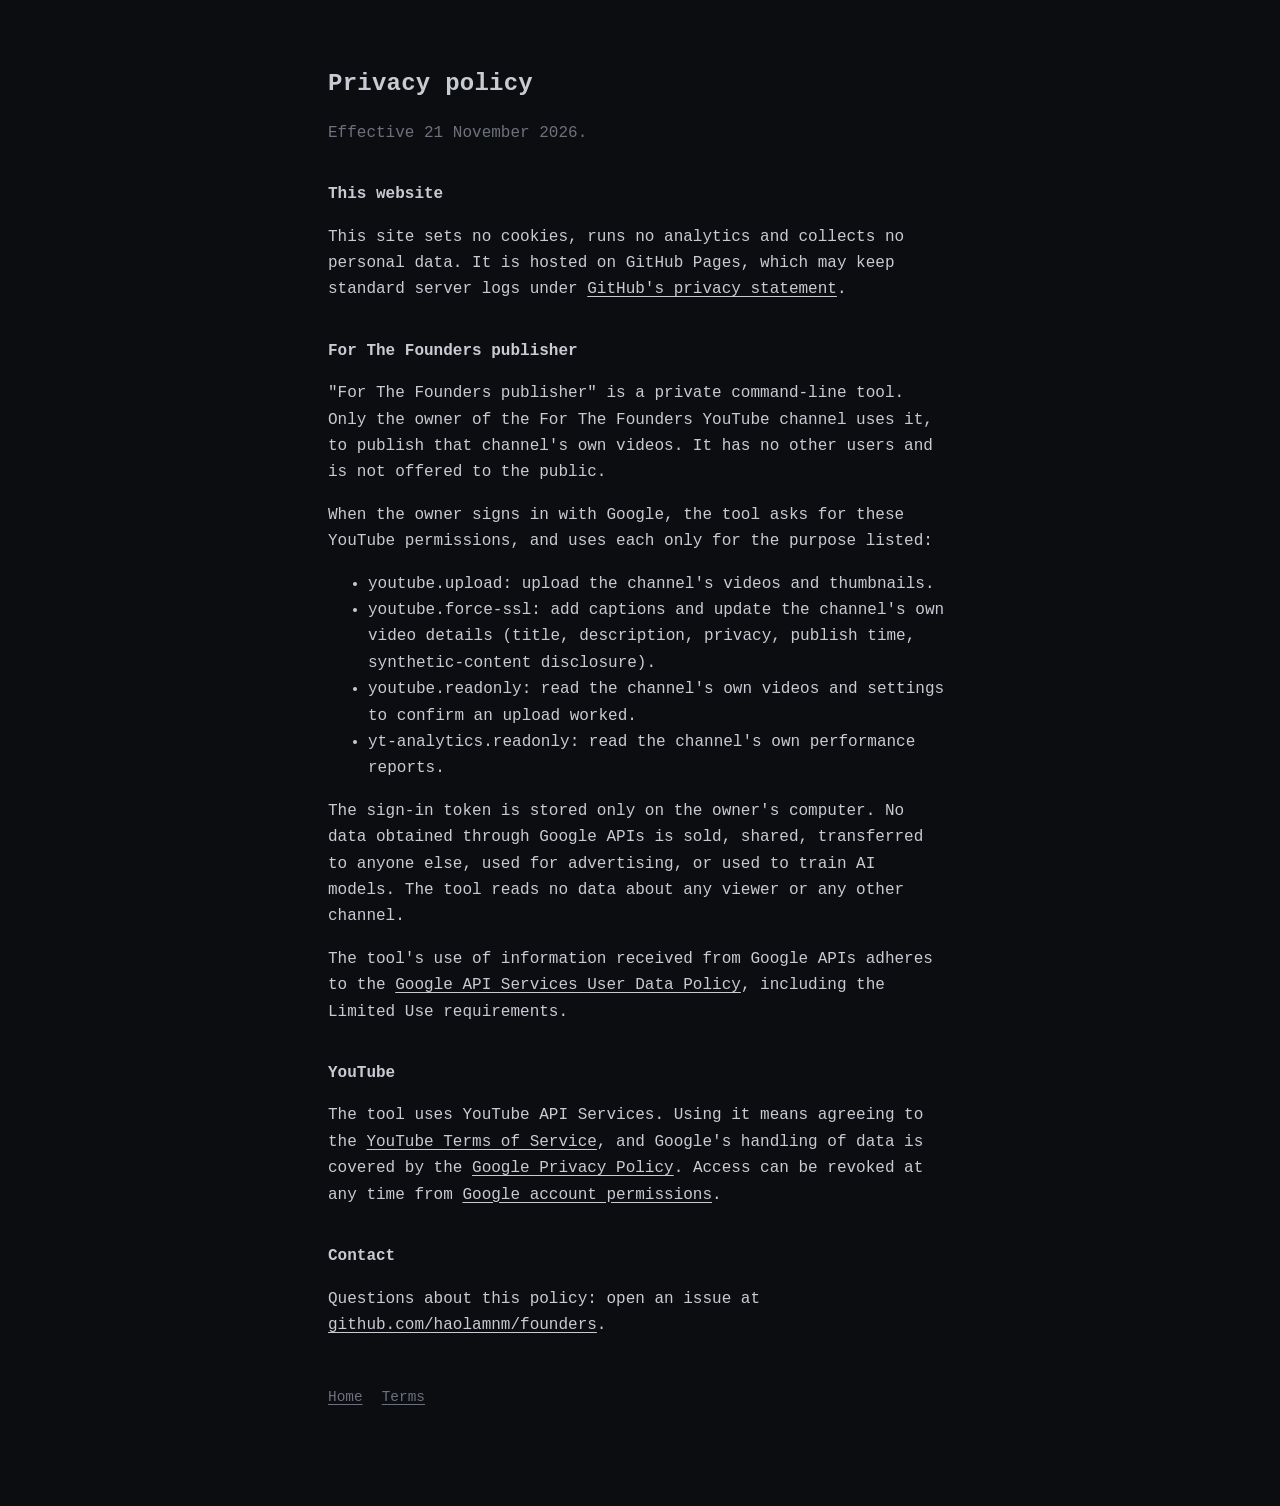
==== privacy/index.html @ 47fc6950 "Shorter URLs: /founders/, /privacy/, /terms/ Co-Authored-By: Claude Opus 5.5 <noreply@anthropic.com>" ====
<!doctype html>
<html lang="en">
<head>
<meta charset="utf-8">
<meta name="viewport" content="width=device-width,initial-scale=1">
<title>Privacy · For The Founders</title>
<link rel="stylesheet" href="../style.css">
</head>
<body>
<main>
<h1>Privacy policy</h1>
<p class="dim">Effective 21 November 2026.</p>

<h2>This website</h2>
<p>This site sets no cookies, runs no analytics and collects no personal data. It is hosted on GitHub Pages, which may keep standard server logs under <a href="https://docs.github.com/en/site-policy/privacy-policies/github-general-privacy-statement">GitHub's privacy statement</a>.</p>

<h2>For The Founders publisher</h2>
<p>"For The Founders publisher" is a private command-line tool. Only the owner of the For The Founders YouTube channel uses it, to publish that channel's own videos. It has no other users and is not offered to the public.</p>
<p>When the owner signs in with Google, the tool asks for these YouTube permissions, and uses each only for the purpose listed:</p>
<ul>
<li><code>youtube.upload</code>: upload the channel's videos and thumbnails.</li>
<li><code>youtube.force-ssl</code>: add captions and update the channel's own video details (title, description, privacy, publish time, synthetic-content disclosure).</li>
<li><code>youtube.readonly</code>: read the channel's own videos and settings to confirm an upload worked.</li>
<li><code>yt-analytics.readonly</code>: read the channel's own performance reports.</li>
</ul>
<p>The sign-in token is stored only on the owner's computer. No data obtained through Google APIs is sold, shared, transferred to anyone else, used for advertising, or used to train AI models. The tool reads no data about any viewer or any other channel.</p>
<p>The tool's use of information received from Google APIs adheres to the <a href="https://developers.google.com/terms/api-services-user-data-policy">Google API Services User Data Policy</a>, including the Limited Use requirements.</p>

<h2>YouTube</h2>
<p>The tool uses YouTube API Services. Using it means agreeing to the <a href="https://www.youtube.com/t/terms">YouTube Terms of Service</a>, and Google's handling of data is covered by the <a href="https://policies.google.com/privacy">Google Privacy Policy</a>. Access can be revoked at any time from <a href="https://myaccount.google.com/permissions">Google account permissions</a>.</p>

<h2>Contact</h2>
<p>Questions about this policy: open an issue at <a href="https://github.com/haolamnm/founders/issues">github.com/haolamnm/founders</a>.</p>

<nav><a href="../">Home</a><a href="../terms/">Terms</a></nav>
</main>
</body>
</html>
---- style.css ----
:root { --base:#0C0D11; --ink:#C9CBD3; --dim:#6E717C; --accent:#DC143C; }
* { box-sizing:border-box; }
html,body { margin:0; background:var(--base); color:var(--ink);
  font:16px/1.65 ui-monospace,"SF Mono",Menlo,Consolas,monospace; }
main { max-width:42rem; margin:0 auto; padding:4rem 1.5rem 6rem; }
img.mark { width:96px; height:96px; image-rendering:pixelated; display:block; margin-bottom:2rem; }
h1 { font-size:1.5rem; font-weight:600; margin:0 0 .5rem; letter-spacing:.01em; }
h2 { font-size:1rem; font-weight:600; margin:2.2rem 0 .4rem; }
p,li { color:var(--ink); }
.dim { color:var(--dim); }
a { color:var(--ink); text-underline-offset:3px; }
a.go { color:var(--accent); }
nav { margin-top:3rem; color:var(--dim); font-size:.9rem; }
nav a { color:var(--dim); margin-right:1.2rem; }
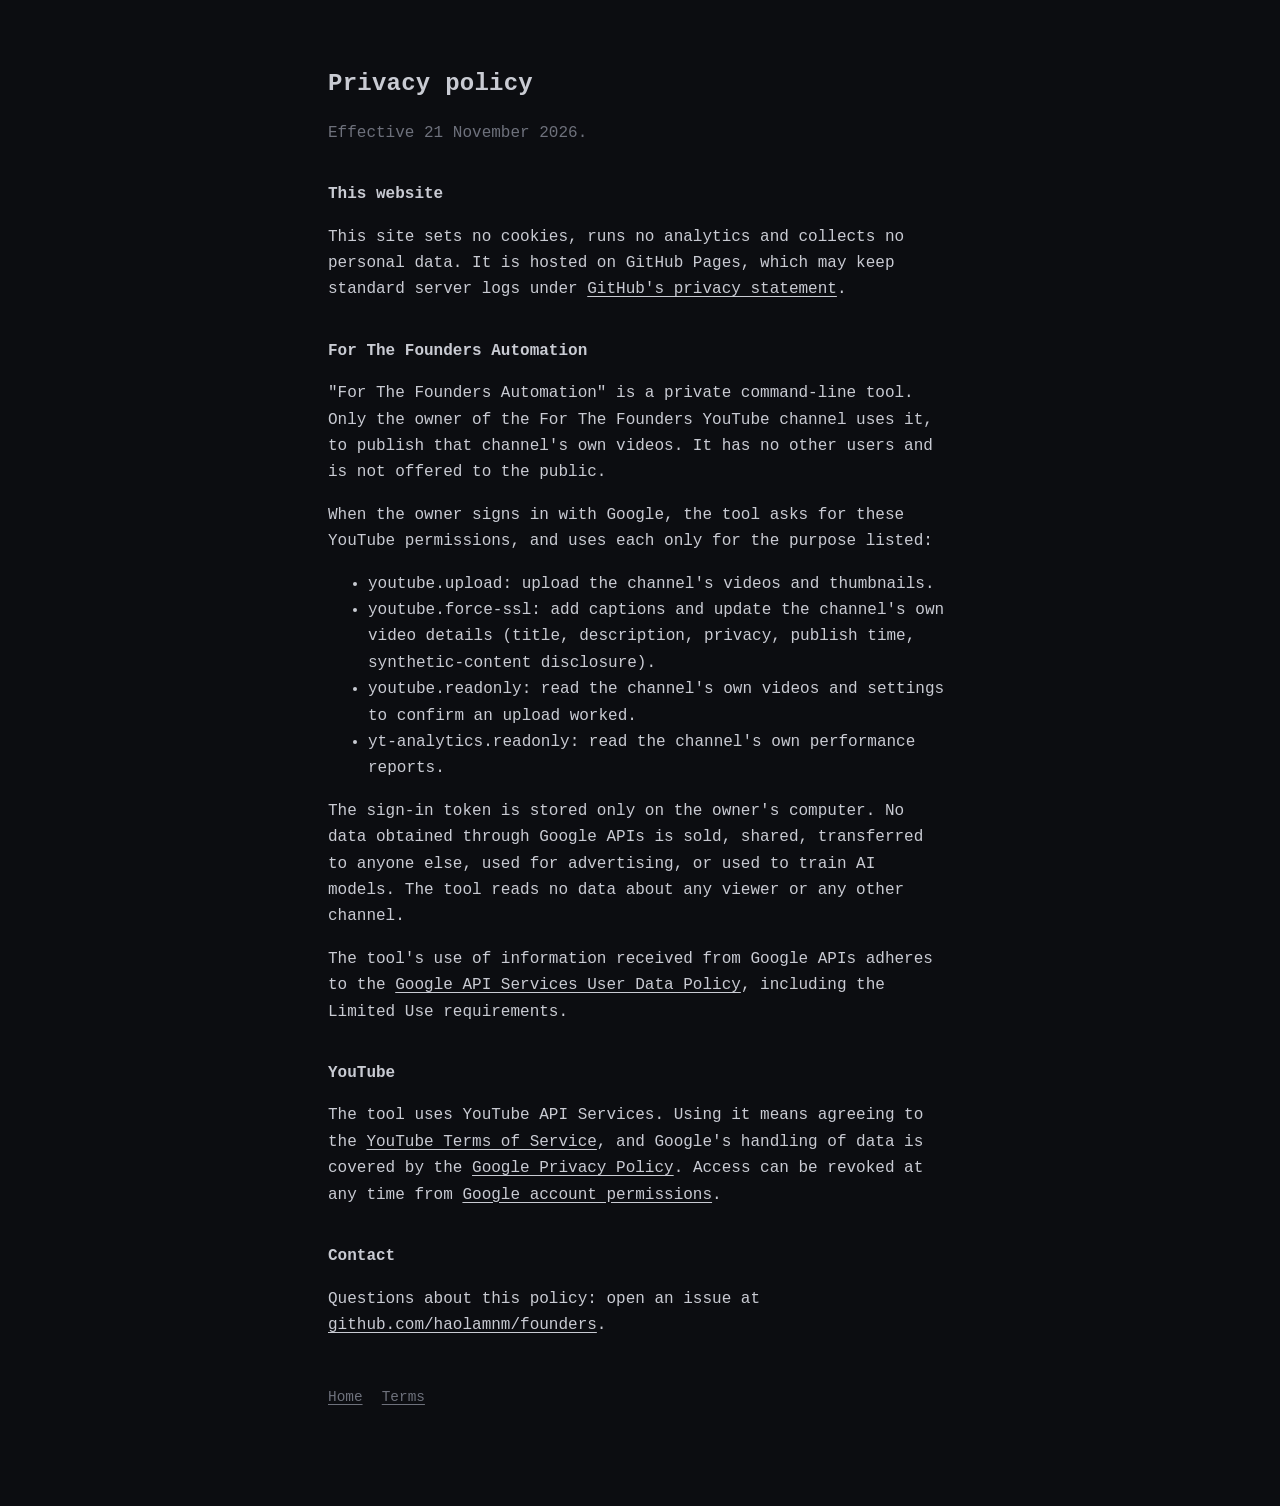
==== commit 698c80cf: "App name: For The Founders Automation Co-Authored-By: Claude Opus 5.5 <noreply@anthropic.com>" ====
--- a/privacy/index.html
+++ b/privacy/index.html
@@ -14,8 +14,8 @@
 <h2>This website</h2>
 <p>This site sets no cookies, runs no analytics and collects no personal data. It is hosted on GitHub Pages, which may keep standard server logs under <a href="https://docs.github.com/en/site-policy/privacy-policies/github-general-privacy-statement">GitHub's privacy statement</a>.</p>
 
-<h2>For The Founders publisher</h2>
-<p>"For The Founders publisher" is a private command-line tool. Only the owner of the For The Founders YouTube channel uses it, to publish that channel's own videos. It has no other users and is not offered to the public.</p>
+<h2>For The Founders Automation</h2>
+<p>"For The Founders Automation" is a private command-line tool. Only the owner of the For The Founders YouTube channel uses it, to publish that channel's own videos. It has no other users and is not offered to the public.</p>
 <p>When the owner signs in with Google, the tool asks for these YouTube permissions, and uses each only for the purpose listed:</p>
 <ul>
 <li><code>youtube.upload</code>: upload the channel's videos and thumbnails.</li>
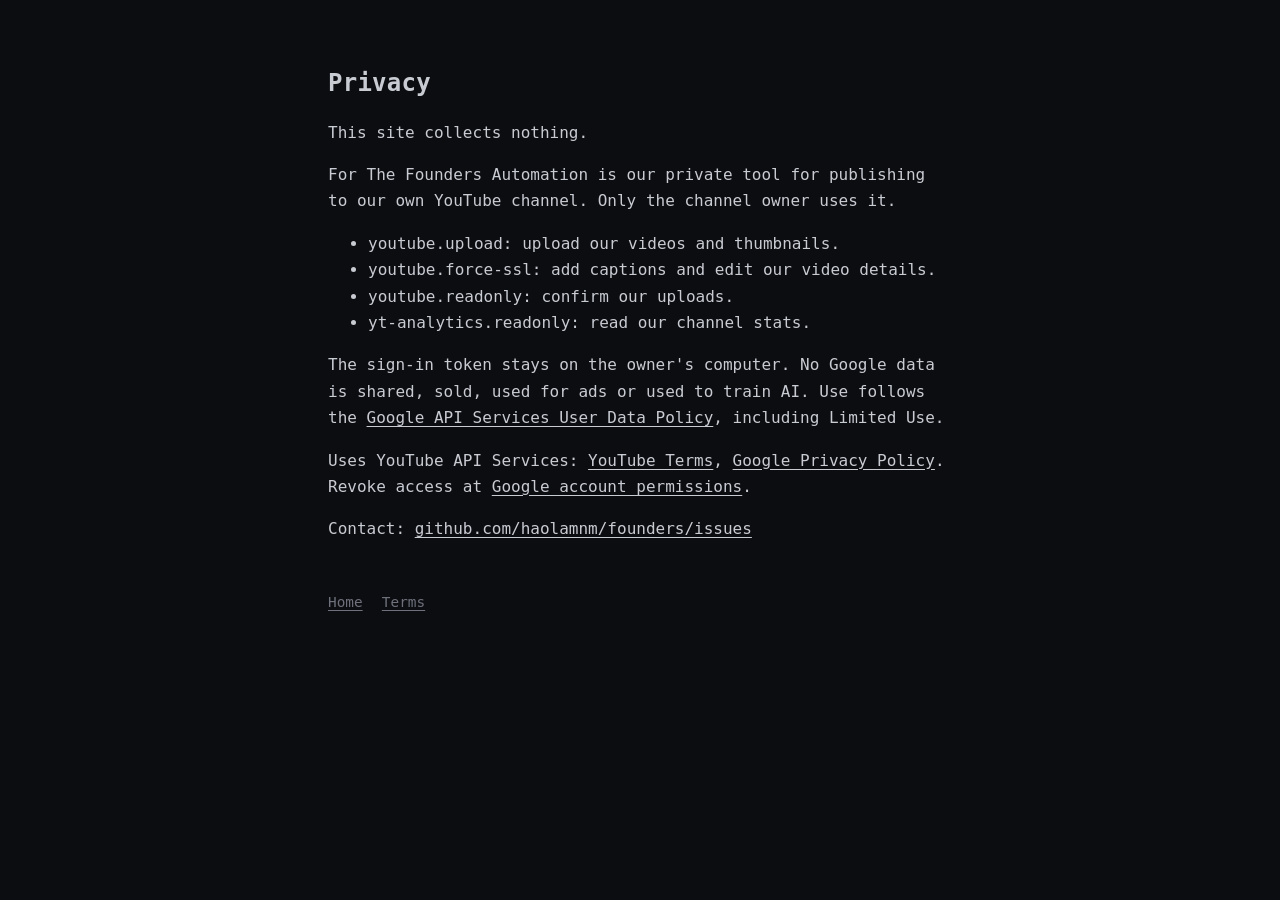
==== commit 68644760: "Leaner copy Co-Authored-By: Claude Opus 5.5 <noreply@anthropic.com>" ====
--- a/privacy/index.html
+++ b/privacy/index.html
@@ -8,30 +8,18 @@
 </head>
 <body>
 <main>
-<h1>Privacy policy</h1>
-<p class="dim">Effective 21 November 2026.</p>
-
-<h2>This website</h2>
-<p>This site sets no cookies, runs no analytics and collects no personal data. It is hosted on GitHub Pages, which may keep standard server logs under <a href="https://docs.github.com/en/site-policy/privacy-policies/github-general-privacy-statement">GitHub's privacy statement</a>.</p>
-
-<h2>For The Founders Automation</h2>
-<p>"For The Founders Automation" is a private command-line tool. Only the owner of the For The Founders YouTube channel uses it, to publish that channel's own videos. It has no other users and is not offered to the public.</p>
-<p>When the owner signs in with Google, the tool asks for these YouTube permissions, and uses each only for the purpose listed:</p>
+<h1>Privacy</h1>
+<p>This site collects nothing.</p>
+<p>For The Founders Automation is our private tool for publishing to our own YouTube channel. Only the channel owner uses it.</p>
 <ul>
-<li><code>youtube.upload</code>: upload the channel's videos and thumbnails.</li>
-<li><code>youtube.force-ssl</code>: add captions and update the channel's own video details (title, description, privacy, publish time, synthetic-content disclosure).</li>
-<li><code>youtube.readonly</code>: read the channel's own videos and settings to confirm an upload worked.</li>
-<li><code>yt-analytics.readonly</code>: read the channel's own performance reports.</li>
+<li><code>youtube.upload</code>: upload our videos and thumbnails.</li>
+<li><code>youtube.force-ssl</code>: add captions and edit our video details.</li>
+<li><code>youtube.readonly</code>: confirm our uploads.</li>
+<li><code>yt-analytics.readonly</code>: read our channel stats.</li>
 </ul>
-<p>The sign-in token is stored only on the owner's computer. No data obtained through Google APIs is sold, shared, transferred to anyone else, used for advertising, or used to train AI models. The tool reads no data about any viewer or any other channel.</p>
-<p>The tool's use of information received from Google APIs adheres to the <a href="https://developers.google.com/terms/api-services-user-data-policy">Google API Services User Data Policy</a>, including the Limited Use requirements.</p>
-
-<h2>YouTube</h2>
-<p>The tool uses YouTube API Services. Using it means agreeing to the <a href="https://www.youtube.com/t/terms">YouTube Terms of Service</a>, and Google's handling of data is covered by the <a href="https://policies.google.com/privacy">Google Privacy Policy</a>. Access can be revoked at any time from <a href="https://myaccount.google.com/permissions">Google account permissions</a>.</p>
-
-<h2>Contact</h2>
-<p>Questions about this policy: open an issue at <a href="https://github.com/haolamnm/founders/issues">github.com/haolamnm/founders</a>.</p>
-
+<p>The sign-in token stays on the owner's computer. No Google data is shared, sold, used for ads or used to train AI. Use follows the <a href="https://developers.google.com/terms/api-services-user-data-policy">Google API Services User Data Policy</a>, including Limited Use.</p>
+<p>Uses YouTube API Services: <a href="https://www.youtube.com/t/terms">YouTube Terms</a>, <a href="https://policies.google.com/privacy">Google Privacy Policy</a>. Revoke access at <a href="https://myaccount.google.com/permissions">Google account permissions</a>.</p>
+<p>Contact: <a href="https://github.com/haolamnm/founders/issues">github.com/haolamnm/founders/issues</a></p>
 <nav><a href="../">Home</a><a href="../terms/">Terms</a></nav>
 </main>
 </body>
